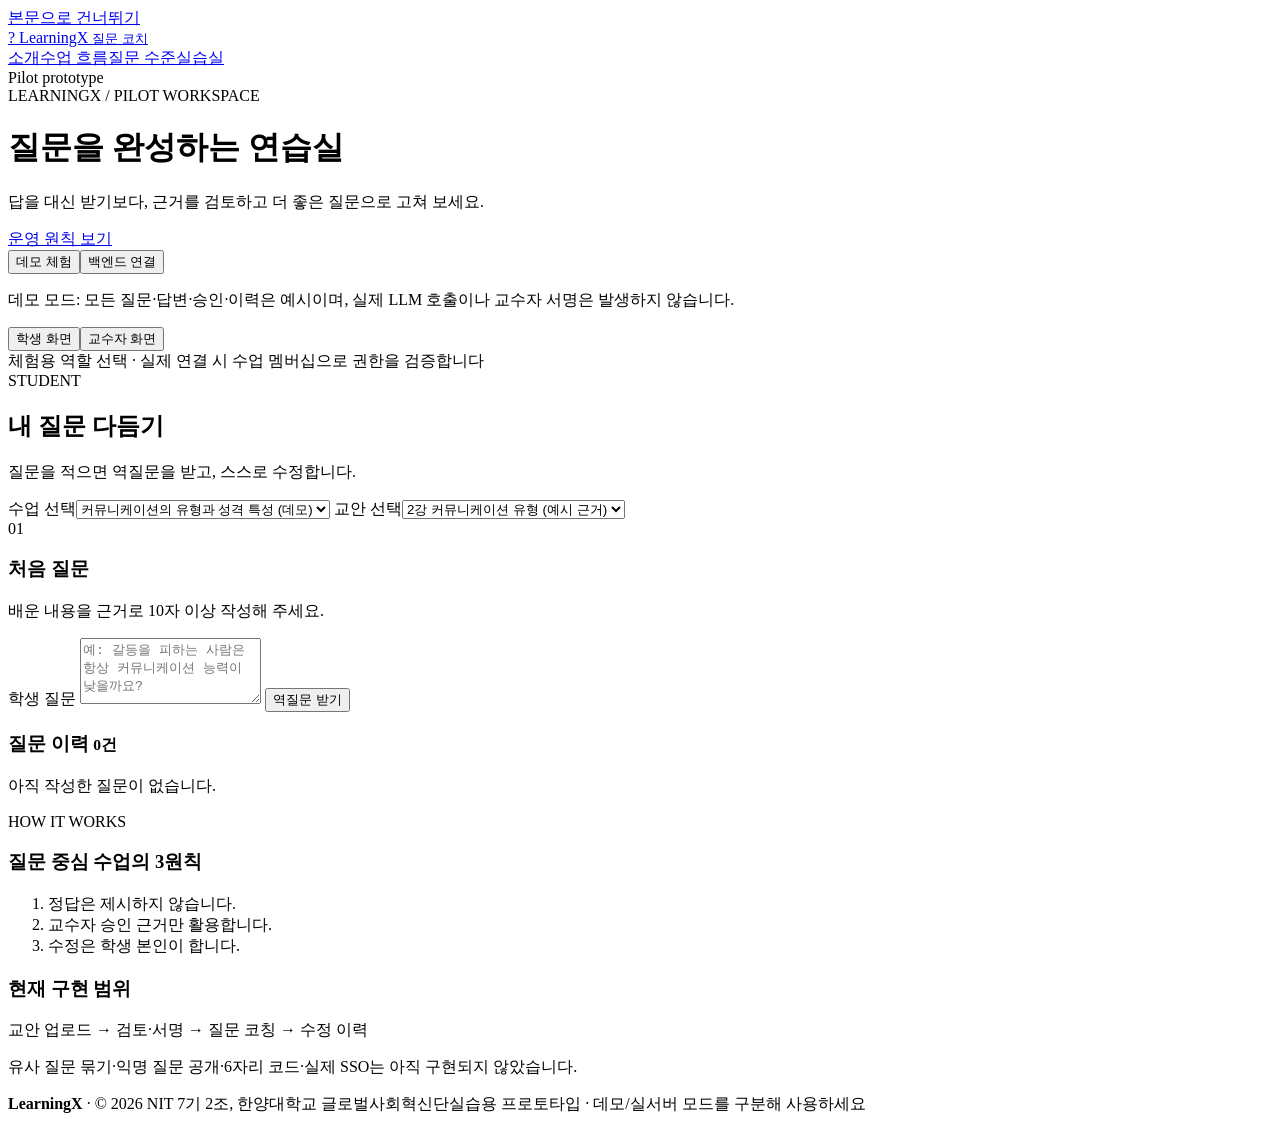
==== frontend/app.html @ f0551d50 "feat(frontend): add frontend/app.html" ====
<!doctype html>
<html lang="ko">
<head>
<meta charset="utf-8">
<meta name="viewport" content="width=device-width, initial-scale=1">
<meta name="referrer" content="strict-origin-when-cross-origin">
<title>질문 코칭 실습 · LearningX</title>
<link rel="stylesheet" href="assets/style.css">
<link rel="stylesheet" href="assets/pilot.css">
</head>
<body>
<a class="skip" href="#main">본문으로 건너뛰기</a>
<header><div class="wrap"><a class="logo" href="index.html"><span class="mark" aria-hidden="true">?</span> LearningX <small>질문 코치</small></a><nav aria-label="메뉴"><a href="index.html">소개</a><a href="flow.html">수업 흐름</a><a href="levels.html">질문 수준</a><a href="app.html" aria-current="page">실습실</a></nav><span class="pilot-top">Pilot prototype</span></div></header>
<main id="main" class="pilot-main">
  <div class="wrap">
    <div class="pilot-heading"><div><span class="eyebrow">LEARNINGX / PILOT WORKSPACE</span><h1>질문을 완성하는 연습실</h1><p>답을 대신 받기보다, 근거를 검토하고 더 좋은 질문으로 고쳐 보세요.</p></div><a class="btn sm ghost" href="principles.html">운영 원칙 보기</a></div>
    <div class="mode-toggle" role="group" aria-label="접속 방식"><button id="demo-mode" type="button" class="active" aria-pressed="true">데모 체험</button><button id="api-mode" type="button" aria-pressed="false">백엔드 연결</button></div>
    <p class="pilot-notice" id="mode-notice" role="status">데모 모드: 모든 질문·답변·승인·이력은 예시이며, 실제 LLM 호출이나 교수자 서명은 발생하지 않습니다.</p>
    <section class="card pilot-connection" id="connection" hidden aria-labelledby="conn-title">
      <div class="sec-head pilot-sec-head"><div><span class="eyebrow">BACKEND CONNECTION</span><h2 id="conn-title">서버에 연결하기</h2></div></div>
      <p class="small-muted">운영자가 발급한 임시 토큰이 필요합니다. 토큰은 브라우저 메모리에만 보관되며 새로고침하면 사라집니다. 서버 주소는 HTTPS 또는 로컬 개발 주소만 허용합니다.</p>
      <form id="connect-form" class="pilot-fields">
        <label>백엔드 URL<input id="api-url" type="url" placeholder="https://your-api.example" autocomplete="url" required></label>
        <label>임시 Bearer 토큰<input id="api-token" type="password" placeholder="서버에서 발급받은 토큰" autocomplete="off" required></label>
        <button class="btn" type="submit">연결 및 수업 조회</button>
        <button class="btn ghost" id="disconnect" type="button" disabled>연결 해제</button>
      </form>
      <p class="pilot-connection-status" id="conn-status" role="status">연결되지 않았습니다.</p>
    </section>
    <section aria-label="사용자 역할" class="pilot-role">
      <div class="seg" role="group" aria-label="역할 미리보기"><button class="chip" id="role-student" type="button" aria-pressed="true">학생 화면</button><button class="chip" id="role-faculty" type="button" aria-pressed="false">교수자 화면</button></div>
      <span class="small-muted" id="role-hint">체험용 역할 선택 · 실제 연결 시 수업 멤버십으로 권한을 검증합니다</span>
    </section>
    <div class="pilot-grid">
      <section class="card pilot-work" id="student-work" aria-labelledby="student-title">
        <span class="eyebrow">STUDENT</span><h2 id="student-title">내 질문 다듬기</h2><p class="small-muted">질문을 적으면 역질문을 받고, 스스로 수정합니다.</p>
        <div class="pilot-fields">
          <label>수업 선택<select id="student-course" aria-label="학생 수업"><option value="demo-course">커뮤니케이션의 유형과 성격 특성 (데모)</option></select></label>
          <label>교안 선택<select id="student-material" aria-label="학습 교안"><option value="demo-material">2강 커뮤니케이션 유형 (예시 근거)</option></select></label>
        </div>
        <div class="pilot-step"><span class="pilot-num">01</span><div><h3>처음 질문</h3><p class="small-muted">배운 내용을 근거로 10자 이상 작성해 주세요.</p></div></div>
        <form id="ask-form" class="pilot-form">
          <label class="sr-only" for="question">학생 질문</label>
          <textarea id="question" maxlength="2000" minlength="10" rows="4" placeholder="예: 갈등을 피하는 사람은 항상 커뮤니케이션 능력이 낮을까요?" required></textarea>
          <button class="btn" id="ask-submit" type="submit">역질문 받기</button>
        </form>
        <div class="pilot-feedback" id="feedback" hidden aria-live="polite">
          <div class="pilot-step"><span class="pilot-num">02</span><div><h3>AI 질문 코치</h3><p class="small-muted">답이 아닌, 사고를 확장하는 후속 질문입니다.</p></div></div>
          <blockquote id="followup"></blockquote>
          <div class="pilot-evidence" id="evidence"></div>
          <div class="pilot-step"><span class="pilot-num">03</span><div><h3>내 질문 다시 쓰기</h3><p class="small-muted">제안에 동의할 필요는 없습니다. 직접 생각한 질문을 남기세요.</p></div></div>
          <form id="revise-form" class="pilot-form"><label class="sr-only" for="revision">수정 질문</label><textarea id="revision" maxlength="2000" minlength="10" rows="3" required placeholder="예: 갈등 회피 성향과 의사소통 능력의 차이를 어떤 행동 지표로 구분할 수 있나요?"></textarea><button type="submit" class="btn">수정 질문 기록</button></form>
        </div>
        <div class="pilot-history"><h3>질문 이력 <small id="history-count">0건</small></h3><div id="history-list" class="history-list"><p class="small-muted">아직 작성한 질문이 없습니다.</p></div></div>
      </section>
      <section class="card pilot-work" id="faculty-work" hidden aria-labelledby="faculty-title">
        <span class="eyebrow">FACULTY</span><h2 id="faculty-title">수업 · 교안 관리</h2><p class="small-muted">교안이 처리됐더라도 교수자가 검토·서명하기 전까지 코칭 근거가 아닙니다.</p>
        <form id="course-form" class="pilot-form"><label>수업 이름<input id="course-title" minlength="2" maxlength="180" placeholder="예: 2학기 매스커뮤니케이션" required></label><button type="submit" class="btn sm">수업 생성</button></form>
        <label>관리할 수업<select id="faculty-course"><option value="demo-course">커뮤니케이션의 유형과 성격 특성 (데모)</option></select></label>
        <div class="pilot-divider"></div>
        <div class="pilot-step"><span class="pilot-num">01</span><div><h3>교안 업로드</h3><p class="small-muted">실제 업로드는 서버 연결 모드에서만 수행됩니다 (PDF/PPTX, 최대 25MB).</p></div></div>
        <form id="upload-form" class="pilot-form"><input type="file" id="material-file" accept=".pdf,.pptx" required><button class="btn sm" type="submit">교안 처리 요청</button></form>
        <label>검토할 교안<select id="faculty-material"><option value="demo-material">2강 커뮤니케이션 유형 (데모)</option></select></label>
        <button class="btn sm ghost" type="button" id="load-candidates">승인 후보 조회</button>
        <div class="pilot-candidates" id="candidates" hidden><h3>교수자 검토 후보</h3><p class="small-muted">원문과 대조한 뒤 승인할 블록만 체크하세요. 후보 목록은 자동 승인 대상이 아닙니다.</p><div id="candidate-list" class="candidate-list"></div><button class="btn sm" id="approve-selected" type="button">선택한 블록 서명 승인</button></div>
        <div class="pilot-divider"></div>
        <div class="pilot-step"><span class="pilot-num">02</span><div><h3>수업 코칭 정책</h3><p class="small-muted">정책 허용과 근거 블록의 암호학적 서명은 서로 별개입니다.</p></div></div>
        <form id="policy-form" class="pilot-fields"><label>코칭 범위<select id="policy-value"><option value="RESTRICTED_HINT_ONLY">힌트 중심 (권장)</option><option value="PROHIBITED">사용 금지</option><option value="PERMITTED">허용</option></select></label><label class="pilot-inline"><input type="checkbox" id="policy-approved"> 수업 단위 AI 허용</label><button type="submit" class="btn sm ghost">정책 저장</button></form>
        <div class="pilot-divider"></div>
        <div class="pilot-step"><span class="pilot-num">03</span><div><h3>학생 참여 등록</h3><p class="small-muted">서버에 이미 생성된 학생의 ID만 등록합니다. 6자리 수업코드는 아직 지원하지 않습니다.</p></div></div>
        <form id="enroll-form" class="pilot-form"><label>학생 사용자 ID<input id="student-id" required placeholder="관리자가 전달한 학생 ID"></label><button type="submit" class="btn sm ghost">학생 등록</button></form>
      </section>
      <aside class="pilot-side">
        <div class="card side-card"><span class="eyebrow">HOW IT WORKS</span><h3>질문 중심 수업의 3원칙</h3><ol><li>정답은 제시하지 않습니다.</li><li>교수자 승인 근거만 활용합니다.</li><li>수정은 학생 본인이 합니다.</li></ol></div>
        <div class="card side-card soft-side"><h3>현재 구현 범위</h3><p>교안 업로드 → 검토·서명 → 질문 코칭 → 수정 이력</p><p class="small-muted">유사 질문 묶기·익명 질문 공개·6자리 코드·실제 SSO는 아직 구현되지 않았습니다.</p></div>
      </aside>
    </div>
    <p role="status" id="pilot-status" class="pilot-status" aria-live="polite"></p>
  </div>
</main>
<footer><div class="wrap"><span><b>LearningX</b> · © 2026 NIT 7기 2조, 한양대학교 글로벌사회혁신단</span><span>실습용 프로토타입 · 데모/실서버 모드를 구분해 사용하세요</span></div></footer>
<script src="assets/pilot.js" defer></script>
</body>
</html>
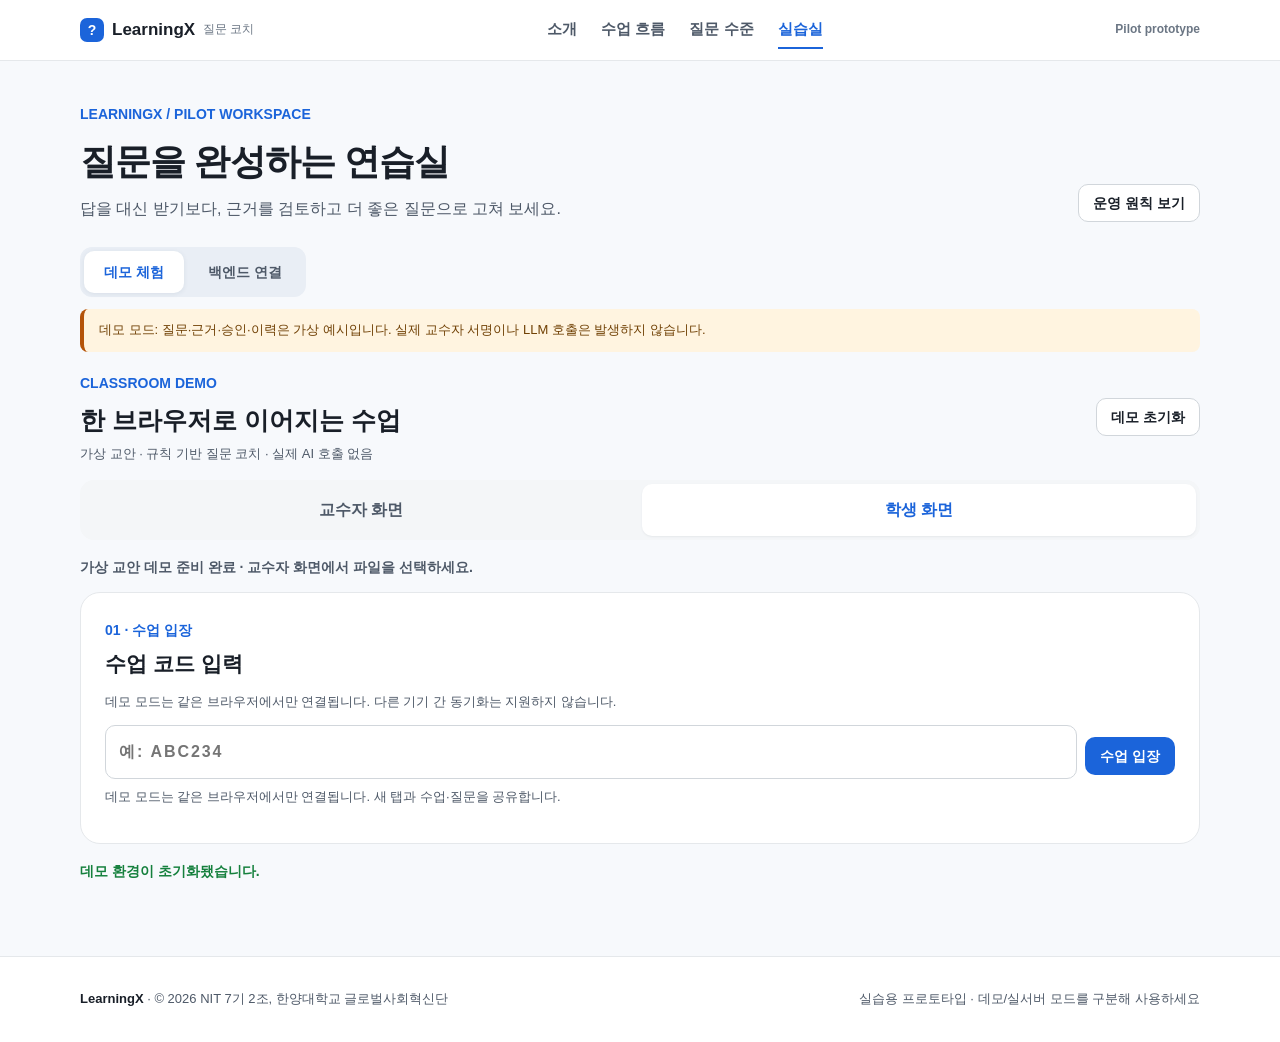
==== commit 8ea16f7c: "feat(demo): mount isolated classroom workspace without changing live API script" ====
--- a/frontend/app.html
+++ b/frontend/app.html
@@ -7,6 +7,7 @@
 <title>질문 코칭 실습 · LearningX</title>
 <link rel="stylesheet" href="assets/style.css">
 <link rel="stylesheet" href="assets/pilot.css">
+<link rel="stylesheet" href="assets/demo-workspace.css">
 </head>
 <body>
 <a class="skip" href="#main">본문으로 건너뛰기</a>
@@ -80,5 +81,6 @@
 </main>
 <footer><div class="wrap"><span><b>LearningX</b> · © 2026 NIT 7기 2조, 한양대학교 글로벌사회혁신단</span><span>실습용 프로토타입 · 데모/실서버 모드를 구분해 사용하세요</span></div></footer>
 <script src="assets/pilot.js" defer></script>
+<script type="module" src="assets/demo-workspace.js"></script>
 </body>
 </html>
--- a/frontend/assets/style.css
+++ b/frontend/assets/style.css
@@ -0,0 +1,271 @@
+  /* ===== 디자인 토큰 =====
+     평면 톤, 강조색 1개(파랑), 본문 대비 WCAG AA 이상.
+     muted(#6B7684)는 흰 표면 위에서만 사용 (흰 배경 4.62:1). */
+  :root{
+    --ink:#191F28;        /* 제목·본문 16.6:1 */
+    --sub:#4E5968;        /* 보조 본문 7.1:1 */
+    --muted:#6B7684;      /* 캡션, 흰 표면 전용 4.6:1 */
+    --line:#E5E8EB;
+    --line-strong:#D1D6DB;
+    --bg:#FFFFFF;
+    --bg-soft:#F4F6F8;    /* 섹션 구분 배경 */
+    --surface:#FFFFFF;
+    --accent:#1B64DA;     /* 강조·주 버튼, 흰 글자 5.4:1 */
+    --accent-hover:#1550B4;
+    --accent-soft:#E8F1FD;
+    --ok:#15803D;   --ok-soft:#EAF7EE;
+    --warn:#B45309; --warn-soft:#FFF4E0;
+    --err:#C62828;
+    --r-sm:10px; --r-md:14px; --r-lg:20px; --r-pill:999px;
+    --s1:4px; --s2:8px; --s3:12px; --s4:16px; --s5:24px; --s6:32px; --s7:48px; --s8:72px;
+    --container:1120px;
+  }
+  *{box-sizing:border-box;margin:0;padding:0}
+  html{scroll-behavior:smooth}
+  @media (prefers-reduced-motion:reduce){html{scroll-behavior:auto}*{transition:none!important}}
+  body{font-family:"Pretendard Variable",Pretendard,-apple-system,BlinkMacSystemFont,"Apple SD Gothic Neo","Malgun Gothic",sans-serif;color:var(--ink);background:var(--bg);line-height:1.6;word-break:keep-all;-webkit-font-smoothing:antialiased}
+  a{color:inherit}
+  button,input,textarea{font:inherit;color:inherit}
+  .wrap{width:min(100% - 40px,var(--container));margin:0 auto}
+  :focus-visible{outline:3px solid var(--accent);outline-offset:2px;border-radius:6px}
+  [hidden]{display:none!important}
+  .sr-only{position:absolute;width:1px;height:1px;overflow:hidden;clip:rect(0 0 0 0);white-space:nowrap}
+  .skip{position:absolute;left:12px;top:-60px;background:var(--ink);color:#fff;padding:10px 16px;border-radius:var(--r-sm);z-index:50}
+  .skip:focus{top:12px}
+
+  /* ===== 상단 바 ===== */
+  header{position:sticky;top:0;z-index:20;background:rgba(255,255,255,.96);border-bottom:1px solid var(--line)}
+  header .wrap{display:flex;align-items:center;justify-content:space-between;height:60px;gap:var(--s4)}
+  .logo{display:flex;align-items:center;gap:var(--s2);font-weight:700;font-size:17px;text-decoration:none}
+  .logo .mark{width:24px;height:24px;border-radius:7px;background:var(--accent);color:#fff;display:grid;place-items:center;font-size:14px;font-weight:800}
+  .logo small{font-weight:500;font-size:12px;color:var(--muted)}
+  nav{display:flex;gap:var(--s5);font-size:15px;font-weight:600}
+  nav a{color:var(--sub);text-decoration:none}
+  nav a:hover{color:var(--ink)}
+
+  /* ===== 버튼 ===== */
+  .btn{display:inline-flex;align-items:center;justify-content:center;gap:6px;height:48px;padding:0 22px;border-radius:var(--r-md);border:1px solid transparent;background:var(--accent);color:#fff;font-weight:700;font-size:15px;cursor:pointer;text-decoration:none}
+  .btn:hover{background:var(--accent-hover)}
+  .btn.ghost{background:var(--surface);color:var(--ink);border-color:var(--line-strong)}
+  .btn.ghost:hover{background:var(--bg-soft)}
+  .btn.sm{height:38px;padding:0 14px;font-size:14px;border-radius:var(--r-sm)}
+  .btn.block{width:100%}
+  .btn:disabled{background:var(--line);color:var(--muted);cursor:not-allowed}
+
+  /* ===== 히어로 ===== */
+  .hero{padding:var(--s8) 0 var(--s8);background:var(--bg)}
+  .hero .grid{display:grid;grid-template-columns:minmax(0,1.1fr) minmax(0,.9fr);gap:var(--s7);align-items:center}
+  .eyebrow{display:inline-flex;align-items:center;gap:6px;font-size:14px;font-weight:700;color:var(--accent)}
+  .hero h1{font-size:52px;font-weight:800;line-height:1.2;letter-spacing:-.02em;margin-top:var(--s3)}
+  .hero h1 em{font-style:normal;color:var(--accent)}
+  .hero .lead{margin-top:var(--s4);font-size:18px;color:var(--sub);max-width:520px}
+  .facts{display:flex;flex-wrap:wrap;gap:var(--s2);margin-top:var(--s5)}
+  .facts li{list-style:none;font-size:14px;font-weight:600;color:var(--sub);background:var(--bg-soft);border-radius:var(--r-pill);padding:6px 12px}
+
+  /* 입장 카드 */
+  .entry{background:var(--surface);border:1px solid var(--line);border-radius:var(--r-lg);padding:var(--s5);box-shadow:0 1px 2px rgba(0,0,0,.04),0 8px 24px rgba(25,31,40,.06)}
+  .tabs{display:grid;grid-template-columns:1fr 1fr;background:var(--bg-soft);border-radius:var(--r-md);padding:4px;margin-bottom:var(--s5)}
+  .tabs [role=tab]{height:40px;border:0;border-radius:var(--r-sm);background:transparent;font-weight:700;font-size:15px;color:var(--sub);cursor:pointer}
+  .tabs [role=tab][aria-selected=true]{background:var(--surface);color:var(--ink);box-shadow:0 1px 3px rgba(0,0,0,.08)}
+  .field-label{display:block;font-size:14px;font-weight:600;color:var(--sub);margin-bottom:var(--s2)}
+  .code{width:100%;height:60px;font-size:24px;font-weight:700;letter-spacing:.35em;text-align:center;border:1px solid var(--line-strong);border-radius:var(--r-md);text-transform:uppercase;background:var(--surface)}
+  .code::placeholder{color:#B0B8C1}
+  .code:focus{outline:none;border-color:var(--accent);box-shadow:0 0 0 3px var(--accent-soft)}
+  .code[aria-invalid=true]{border-color:var(--err)}
+  .err{font-size:13px;font-weight:600;color:var(--err);margin-top:6px;min-height:20px}
+  .hint{font-size:13px;color:var(--muted);margin-top:var(--s3);text-align:center}
+  [role=tabpanel] .btn{margin-top:var(--s2)}
+
+  /* 업로드 */
+  .drop{display:block;border:1.5px dashed var(--line-strong);border-radius:var(--r-md);padding:var(--s5);text-align:center;color:var(--sub);font-size:14px;cursor:pointer;background:var(--bg-soft)}
+  .drop:hover,.drop.over{border-color:var(--accent);background:var(--accent-soft)}
+  .drop:focus-within{outline:3px solid var(--accent);outline-offset:2px}
+  .drop b{display:block;color:var(--ink);font-size:15px;margin-bottom:2px}
+  .drop input{position:absolute;opacity:0;width:1px;height:1px}
+  .steps{list-style:none;margin-top:var(--s4);display:grid;gap:var(--s2)}
+  .steps li{display:flex;align-items:center;gap:var(--s3);font-size:14px;color:var(--sub)}
+  .steps .dot{flex:none;width:22px;height:22px;border-radius:50%;display:grid;place-items:center;font-size:12px;font-weight:800;border:1.5px solid var(--line-strong);color:var(--muted);background:var(--surface)}
+  .steps li.done .dot{background:var(--ok);border-color:var(--ok);color:#fff}
+  .steps li.wait .dot{border-color:var(--warn);color:var(--warn)}
+  .steps li.done{color:var(--ink)}
+  .steps small{display:block;font-size:12px;color:var(--muted)}
+
+  /* ===== 섹션 공통 ===== */
+  section.block{padding:var(--s8) 0}
+  section.soft{background:var(--bg-soft)}
+  .sec-head{display:flex;align-items:flex-end;justify-content:space-between;gap:var(--s5);margin-bottom:var(--s6)}
+  .sec-head h2{font-size:32px;font-weight:800;line-height:1.35;letter-spacing:-.01em;margin-top:6px}
+  .sec-head p{font-size:15px;color:var(--sub);max-width:400px}
+  .card{background:var(--surface);border:1px solid var(--line);border-radius:var(--r-lg);padding:var(--s5)}
+
+  /* ===== 왜 질문인가 ===== */
+  .callout{display:flex;gap:var(--s4);align-items:flex-start;margin-bottom:var(--s5)}
+  .callout .q{flex:none;width:40px;height:40px;border-radius:12px;display:grid;place-items:center;background:var(--accent);color:#fff;font-weight:800;font-size:20px}
+  .callout p{font-size:17px;font-weight:700;line-height:1.6}
+  .callout p span{display:block;font-size:14px;font-weight:400;color:var(--sub);margin-top:4px}
+  .callout p span a{color:var(--accent);font-weight:600}
+  .dig{list-style:none;display:grid;grid-template-columns:repeat(5,minmax(0,1fr));gap:var(--s3);position:relative}
+  .dig li{display:flex;flex-direction:column;gap:6px;padding:var(--s4) var(--s4) var(--s5)}
+  .dig li:nth-child(n+3){background:var(--accent-soft);border-color:#CFE0F8}
+  .dig .depth{font-size:12px;font-weight:800;color:var(--accent)}
+  .dig h3{font-size:17px;font-weight:700}
+  .dig .ask{font-size:14px;font-weight:600;line-height:1.55}
+  .dig .ex{font-size:13px;color:var(--sub);line-height:1.55;border-top:1px solid var(--line);padding-top:var(--s2);margin-top:auto}
+  .dig li:nth-child(n+3) .ex{border-top-color:#CFE0F8}
+  .dig .src{font-size:12px;color:var(--sub)}
+  .depthbar{display:flex;align-items:center;gap:var(--s3);margin-top:var(--s3);font-size:13px;font-weight:600;color:var(--sub)}
+  .depthbar i{flex:1;height:4px;border-radius:2px;background:linear-gradient(90deg,var(--line) 0%,var(--accent) 100%)}
+
+  /* ===== 경각심 카드 ===== */
+  .toolbar{display:flex;flex-wrap:wrap;gap:var(--s3);align-items:center;justify-content:space-between;margin-bottom:var(--s5)}
+  .seg{display:inline-flex;flex-wrap:wrap;gap:6px}
+  .chip{height:36px;padding:0 14px;border-radius:var(--r-pill);font-size:14px;font-weight:600;cursor:pointer;background:var(--surface);border:1px solid var(--line-strong);color:var(--sub)}
+  .chip:hover{color:var(--ink);border-color:var(--sub)}
+  .chip[aria-pressed=true]{background:var(--ink);border-color:var(--ink);color:#fff}
+  .deck{display:grid;grid-template-columns:repeat(4,minmax(0,1fr));gap:var(--s4)}
+  .ac{display:flex;flex-direction:column;gap:var(--s3);padding:var(--s5) var(--s4)}
+  .ac[hidden]{display:none}
+  .ac .top{display:flex;justify-content:space-between;align-items:center;gap:var(--s2)}
+  .ac .no{font-size:13px;font-weight:800;color:var(--muted)}
+  .tier{display:inline-flex;align-items:center;gap:5px;height:24px;padding:0 9px;border-radius:var(--r-pill);font-size:12px;font-weight:700;white-space:nowrap}
+  .tier::before{content:"";width:6px;height:6px;border-radius:50%;background:currentColor}
+  .tier.t1{background:var(--ok-soft);color:var(--ok)}
+  .tier.t2{background:var(--accent-soft);color:var(--accent)}
+  .tier.t3{background:var(--warn-soft);color:var(--warn)}
+  .tier.t0{background:var(--bg-soft);color:var(--sub)}
+  .ac h3{font-size:17px;font-weight:700;line-height:1.4}
+  .ac .stat{font-size:30px;font-weight:800;color:var(--accent);line-height:1.1;letter-spacing:-.01em}
+  .ac .stat small{display:block;font-size:12px;font-weight:600;color:var(--sub);margin-top:4px;letter-spacing:0}
+  .ac p{font-size:14px;color:var(--sub);line-height:1.6}
+  .ac .self{margin-top:auto;padding:10px 12px;border-radius:var(--r-sm);background:var(--bg-soft);font-size:14px;font-weight:700}
+  .ac .self small{display:block;font-size:11px;font-weight:700;color:var(--accent);margin-bottom:2px}
+  .ac .from{font-size:12px;color:var(--muted)}
+  .ac .from a{color:var(--accent);font-weight:600}
+  .ac .flag{font-size:12px;font-weight:600;color:var(--warn)}
+  .check{margin-top:var(--s5);display:grid;grid-template-columns:minmax(0,1fr) minmax(0,2fr);gap:var(--s5);align-items:center}
+  .check h3{font-size:19px;font-weight:700}
+  .check h3 span{display:block;font-size:14px;font-weight:400;color:var(--sub);margin-top:4px}
+  .check ul{list-style:none;display:grid;grid-template-columns:repeat(3,minmax(0,1fr));gap:var(--s2)}
+  .check label{display:flex;gap:10px;align-items:center;padding:12px 14px;border-radius:var(--r-md);border:1px solid var(--line);font-size:14px;font-weight:600;cursor:pointer;background:var(--surface)}
+  .check label:has(input:checked){border-color:var(--accent);background:var(--accent-soft)}
+  .check input{width:18px;height:18px;accent-color:var(--accent)}
+  .check .meter{grid-column:1/-1;display:flex;align-items:center;gap:var(--s3);font-size:14px;font-weight:700;color:var(--sub)}
+  .check .meter i{flex:1;height:6px;border-radius:3px;background:var(--line);overflow:hidden}
+  .check .meter b{display:block;height:100%;width:0;background:var(--accent);transition:width .25s}
+  .note{font-size:13px;color:var(--sub);margin-top:var(--s4)}
+
+  /* ===== 수업 흐름 ===== */
+  .flow{list-style:none;display:grid;grid-template-columns:repeat(5,minmax(0,1fr));gap:var(--s3);counter-reset:f}
+  .flow li{position:relative}
+  .flow .num{display:inline-grid;place-items:center;width:28px;height:28px;border-radius:8px;background:var(--accent-soft);color:var(--accent);font-size:13px;font-weight:800}
+  .flow h3{font-size:18px;font-weight:700;margin:var(--s3) 0 6px}
+  .flow p{font-size:14px;line-height:1.65;color:var(--sub)}
+  .flow .who{display:inline-block;margin-top:var(--s3);font-size:12px;font-weight:700;color:var(--muted)}
+
+  /* ===== 질문 수준 + 코치 데모 ===== */
+  .ladder{display:grid;grid-template-columns:minmax(0,.9fr) minmax(0,1.1fr);gap:var(--s5);align-items:start}
+  .lv{display:flex;gap:var(--s3);align-items:flex-start;padding:var(--s4) 0;border-bottom:1px solid var(--line)}
+  .lv:first-child{padding-top:0}.lv:last-of-type{border-bottom:0;padding-bottom:0}
+  .tag{flex:none;display:inline-flex;align-items:center;gap:6px;height:28px;padding:0 10px;border-radius:var(--r-pill);font-size:13px;font-weight:700;background:var(--bg-soft);color:var(--sub)}
+  .tag.deep{background:var(--accent-soft);color:var(--accent)}
+  .lv b{display:block;font-size:16px;font-weight:700}
+  .lv span.eg{font-size:14px;color:var(--sub)}
+  .levels-note{font-size:13px;color:var(--sub);margin-top:var(--s4);padding-top:var(--s4);border-top:1px solid var(--line)}
+
+  .coach{padding:0;overflow:hidden}
+  .coach .bar{display:flex;align-items:center;justify-content:space-between;padding:12px var(--s5);border-bottom:1px solid var(--line);font-size:13px;font-weight:700;color:var(--sub)}
+  .coach .bar .live{display:inline-flex;align-items:center;gap:6px}
+  .coach .bar .live::before{content:"";width:8px;height:8px;border-radius:50%;background:var(--ok)}
+  .coach .body{padding:var(--s5);display:grid;gap:var(--s3)}
+  .bubble{border-radius:var(--r-md);padding:12px 14px;font-size:15px}
+  .bubble small{display:flex;align-items:center;gap:6px;font-size:12px;font-weight:700;color:var(--muted);margin-bottom:4px}
+  .bubble.me{background:var(--bg-soft);font-weight:600;justify-self:end;max-width:86%}
+  .bubble.ai{border:1px solid var(--line);background:var(--surface);max-width:94%}
+  .bubble.ai small{color:var(--accent)}
+  .bubble.ai p{font-size:14px;line-height:1.65;color:var(--ink)}
+  .cite{display:inline-flex;align-items:center;gap:6px;margin-top:var(--s2);font-size:12px;font-weight:700;padding:4px 10px;border-radius:var(--r-pill);background:var(--ok-soft);color:var(--ok);border:0;cursor:pointer}
+  .cite[aria-expanded=true]{outline:1px solid var(--ok)}
+  .cite-pop{margin-top:var(--s2);font-size:13px;color:var(--sub);background:var(--bg-soft);border-radius:var(--r-sm);padding:10px 12px}
+  .cite-pop b{color:var(--ink)}
+  .stems-label{font-size:13px;font-weight:700;color:var(--sub)}
+  .stems{display:flex;flex-wrap:wrap;gap:6px}
+  .stem{height:36px;padding:0 12px;border-radius:var(--r-pill);border:1px solid var(--line-strong);background:var(--surface);font-size:13px;font-weight:600;cursor:pointer}
+  .stem b{color:var(--accent)}
+  .stem:hover{border-color:var(--accent)}
+  .stem[aria-pressed=true]{border-color:var(--accent);background:var(--accent-soft)}
+  .compose{display:grid;gap:var(--s2)}
+  .compose textarea{width:100%;min-height:76px;resize:vertical;border:1px solid var(--line-strong);border-radius:var(--r-md);padding:12px 14px;font-size:15px;line-height:1.55}
+  .compose textarea:focus{outline:none;border-color:var(--accent);box-shadow:0 0 0 3px var(--accent-soft)}
+  .compose textarea[aria-invalid=true]{border-color:var(--err)}
+  .compose .row{display:flex;justify-content:space-between;align-items:center;gap:var(--s3)}
+  .compose .count{font-size:12px;color:var(--muted)}
+  .sent{display:flex;gap:var(--s2);align-items:flex-start;font-size:14px;color:var(--ok);font-weight:700}
+
+  /* ===== 운영 원칙 ===== */
+  .principles{list-style:none;display:grid;grid-template-columns:repeat(3,minmax(0,1fr));gap:var(--s4)}
+  .principles h3{font-size:18px;font-weight:700;margin-bottom:6px}
+  .principles p{font-size:14px;line-height:1.7;color:var(--sub)}
+  .principles .ico{width:36px;height:36px;border-radius:10px;background:var(--accent-soft);color:var(--accent);display:grid;place-items:center;margin-bottom:var(--s3)}
+
+  footer{border-top:1px solid var(--line);font-size:13px;color:var(--sub);padding:var(--s6) 0}
+  footer .wrap{display:flex;flex-wrap:wrap;justify-content:space-between;gap:var(--s3)}
+  footer b{color:var(--ink)}
+
+  .toast{position:fixed;left:50%;bottom:24px;transform:translate(-50%,12px);background:var(--ink);color:#fff;padding:12px 18px;border-radius:var(--r-md);font-size:14px;font-weight:600;opacity:0;transition:opacity .2s,transform .2s;pointer-events:none;z-index:60;max-width:calc(100% - 32px)}
+  .toast.show{opacity:1;transform:translate(-50%,0)}
+
+  /* ===== 반응형 ===== */
+  @media (max-width:1024px){
+    .deck{grid-template-columns:repeat(2,minmax(0,1fr))}
+    .flow{grid-template-columns:repeat(3,minmax(0,1fr))}
+    .dig{grid-template-columns:repeat(3,minmax(0,1fr))}
+  }
+  @media (max-width:860px){
+    nav{display:none}
+    .hero{padding:var(--s7) 0}
+    .hero .grid,.ladder,.check{grid-template-columns:minmax(0,1fr)}
+    .hero h1{font-size:36px}
+    .hero .lead{font-size:16px}
+    section.block{padding:56px 0}
+    .sec-head{flex-direction:column;align-items:flex-start;gap:var(--s2)}
+    .sec-head h2{font-size:26px}
+    .principles{grid-template-columns:minmax(0,1fr)}
+    .check ul{grid-template-columns:minmax(0,1fr) minmax(0,1fr)}
+  }
+  @media (max-width:560px){
+    .deck,.flow,.dig{grid-template-columns:minmax(0,1fr)}
+    .check ul{grid-template-columns:minmax(0,1fr)}
+    .callout p{font-size:16px}
+  }
+
+  /* ===== 다중 페이지 공통 ===== */
+  body{display:flex;flex-direction:column;min-height:100vh}
+  main{flex:1}
+  header .wrap > nav a{padding:6px 0;border-bottom:2px solid transparent}
+  header .wrap > nav a[aria-current=page]{color:var(--accent);border-bottom-color:var(--accent)}
+  .mnav{display:none}
+  main > section.block:first-child{padding-top:var(--s7)}
+  .crumb{font-size:13px;color:var(--sub);margin-bottom:var(--s3)}
+  .crumb a{color:var(--sub)}
+  .pager{display:grid;grid-template-columns:1fr 1fr;gap:var(--s3);margin-top:var(--s7)}
+  .pager a{display:flex;flex-direction:column;gap:2px;padding:var(--s4) var(--s5);border:1px solid var(--line);border-radius:var(--r-lg);background:var(--surface);text-decoration:none}
+  .pager a:hover{border-color:var(--accent)}
+  .pager small{font-size:13px;font-weight:600;color:var(--sub)}
+  .pager b{font-size:17px}
+  .pager .next{grid-column:2;text-align:right}
+  .tour{list-style:none;display:grid;grid-template-columns:repeat(5,minmax(0,1fr));gap:var(--s3)}
+  .tour a{display:flex;flex-direction:column;gap:6px;height:100%;padding:var(--s5) var(--s4);text-decoration:none}
+  .tour a:hover{border-color:var(--accent)}
+  .tour .num{font-size:12px;font-weight:800;color:var(--accent)}
+  .tour b{font-size:17px}
+  .tour span.d{font-size:14px;color:var(--sub);line-height:1.55}
+  .tour .go{margin-top:auto;padding-top:var(--s2);font-size:13px;font-weight:700;color:var(--accent)}
+  @media (max-width:1024px){.tour{grid-template-columns:repeat(3,minmax(0,1fr))}}
+  @media (max-width:860px){
+    .mnav{display:flex;gap:6px;overflow-x:auto;padding:0 20px 10px;scrollbar-width:none}
+    .mnav::-webkit-scrollbar{display:none}
+    .mnav a{flex:none;height:34px;display:inline-flex;align-items:center;padding:0 14px;border-radius:var(--r-pill);font-size:14px;font-weight:600;color:var(--sub);background:var(--bg-soft);text-decoration:none}
+    .mnav a[aria-current=page]{background:var(--ink);color:#fff}
+    main > section.block:first-child{padding-top:var(--s6)}
+  }
+  @media (max-width:560px){.tour,.pager{grid-template-columns:minmax(0,1fr)}.pager .next{grid-column:1}}
--- a/frontend/assets/pilot.css
+++ b/frontend/assets/pilot.css
@@ -0,0 +1,39 @@
+.pilot-main{background:#f7f9fc;padding:40px 0 72px}
+.pilot-heading{display:flex;align-items:end;justify-content:space-between;gap:16px;margin-bottom:25px}
+.pilot-heading h1{font-size:36px;letter-spacing:-.025em;margin:6px 0}
+.pilot-heading p{color:var(--sub)}
+.pilot-top{font-size:12px;color:var(--muted);font-weight:700}
+.mode-toggle{display:inline-flex;padding:4px;background:#e9eef5;border-radius:12px;gap:4px;margin:0 0 12px}
+.mode-toggle button{font-size:14px;background:transparent;border:0;border-radius:10px;padding:10px 20px;cursor:pointer;font-weight:700;color:var(--sub)}
+.mode-toggle button.active{background:#fff;color:var(--accent);box-shadow:0 1px 5px #263b5015}
+.pilot-notice{padding:11px 15px;border-left:4px solid #b45309;border-radius:8px;background:var(--warn-soft);font-size:13px;color:#704004;margin-bottom:18px}
+.pilot-notice.live{background:var(--accent-soft);border-left-color:var(--accent);color:var(--ink)}
+.pilot-connection{margin-bottom:18px}
+.pilot-sec-head{margin-bottom:8px}.pilot-sec-head h2{font-size:22px}
+.pilot-fields{display:flex;flex-wrap:wrap;gap:12px;align-items:end;margin:14px 0}
+.pilot-fields label{flex:1;min-width:200px}
+.pilot-fields .btn{flex:0 0 auto}
+.pilot-work input:not([type=checkbox]):not([type=file]),.pilot-work select,.pilot-connection input,.pilot-work textarea{background:#fff;border:1px solid var(--line-strong);border-radius:11px;padding:11px 12px;width:100%;outline-offset:2px;font-size:15px}
+.pilot-work textarea{resize:vertical;line-height:1.6}
+.pilot-work label,.pilot-connection label{display:block;font-size:14px;font-weight:650;color:var(--sub)}
+.pilot-work label>input,.pilot-work label>select,.pilot-connection label>input{margin-top:6px}
+.pilot-role{display:flex;align-items:center;flex-wrap:wrap;justify-content:space-between;gap:12px;margin-bottom:16px}
+.small-muted{color:var(--sub);font-size:13px;line-height:1.6}
+.pilot-grid{display:grid;grid-template-columns:minmax(0,1fr) 280px;gap:18px;align-items:start}
+.pilot-work{min-height:480px;padding:28px}.pilot-work h2{font-size:25px;margin:3px 0 4px}
+.pilot-work>.pilot-fields{margin:24px 0}.pilot-work>label{margin:18px 0 10px}
+.pilot-step{display:flex;align-items:start;gap:12px;margin:22px 0 11px}.pilot-step h3{font-size:18px;margin:0 0 3px}
+.pilot-num{width:31px;height:31px;display:inline-flex;align-items:center;justify-content:center;border-radius:10px;color:var(--accent);background:var(--accent-soft);font-weight:800;font-size:13px;flex-shrink:0}
+.pilot-form{display:grid;gap:10px;margin-bottom:14px}.pilot-form button{justify-self:start}.pilot-form .btn{height:44px}
+.pilot-feedback{margin-top:26px;border-top:1px solid var(--line);padding-top:10px}
+.pilot-feedback blockquote{background:var(--accent-soft);border-left:3px solid var(--accent);border-radius:10px;padding:18px 19px;font-weight:700;font-size:16px;line-height:1.7}
+.pilot-evidence{font-size:12px;color:var(--sub);margin:10px 0 24px}
+.pilot-history{margin-top:30px;border-top:1px solid var(--line);padding-top:20px}.pilot-history h3{font-size:17px;margin-bottom:10px}.pilot-history h3 small{font-size:12px;color:var(--accent)}
+.history-list{display:grid;gap:10px}.history-item{border:1px solid var(--line);border-radius:10px;padding:14px;background:#fcfdff}.history-item b{font-size:13px;color:var(--sub)}.history-item p{font-size:14px;margin:5px 0}.history-item .revisions{color:var(--accent);font-size:13px;white-space:pre-wrap}
+.pilot-side{display:grid;gap:14px}.side-card{padding:23px}.side-card h3{font-size:18px;margin:7px 0}.side-card ol{padding-left:18px;font-size:14px;line-height:2.2}.side-card p{font-size:14px;line-height:1.7}.soft-side{background:#eaf1fb}
+.pilot-connection-status{font-size:13px;color:var(--sub)}
+.pilot-divider{border-top:1px solid var(--line);margin:22px 0}
+.pilot-inline{display:flex!important;align-items:center;gap:8px;min-width:140px!important}.pilot-inline input{width:18px;height:18px}
+.pilot-candidates{margin:15px 0;border:1px solid #dde6f7;border-radius:12px;background:#f9fbff;padding:18px}.pilot-candidates h3{font-size:17px}.candidate-list{display:grid;gap:8px;margin:15px 0}.candidate{border:1px solid var(--line);border-radius:10px;padding:12px;background:white;font-size:13px;display:flex!important;align-items:start;gap:10px}.candidate input{margin-top:4px}.candidate b,.candidate small{display:block}.candidate small{color:var(--sub);font-weight:400;line-height:1.6}
+.pilot-status{margin-top:16px;min-height:24px;font-size:14px;font-weight:650}.pilot-status.error{color:var(--err)}.pilot-status.success{color:var(--ok)}
+@media(max-width:860px){.pilot-grid{grid-template-columns:minmax(0,1fr)}.pilot-heading{align-items:start;flex-direction:column}.pilot-heading h1{font-size:30px}.pilot-work{padding:20px}.pilot-fields label{flex-basis:100%}}
--- a/frontend/assets/demo-workspace.css
+++ b/frontend/assets/demo-workspace.css
@@ -0,0 +1,71 @@
+/* Demo-only UI reusing question-coach-v3 root design tokens. */
+body.demo-active .pilot-role,body.demo-active .pilot-grid{display:none}
+.demo-workspace,.demo-workspace *{min-width:0}
+.demo-workspace{width:100%;max-width:100%}
+.demo-workspace-head{display:flex;justify-content:space-between;align-items:center;flex-wrap:wrap;gap:var(--s4);margin-bottom:var(--s4)}
+.demo-workspace-head h2{font-size:25px;margin:4px 0}
+.demo-tabs{display:flex;gap:4px;background:var(--bg-soft);padding:4px;border-radius:var(--r-md);margin-bottom:var(--s4)}
+.demo-tabs [role=tab]{display:flex;align-items:center;justify-content:center;flex:1;gap:var(--s2);border:0;border-radius:var(--r-sm);padding:13px 10px;background:transparent;color:var(--sub);font-weight:700;cursor:pointer}
+.demo-tabs [aria-selected=true]{background:var(--surface);color:var(--accent);box-shadow:0 1px 2px var(--line)}
+.demo-panel{display:grid;gap:var(--s4)}
+.demo-card{background:var(--surface);border:1px solid var(--line);border-radius:var(--r-lg);padding:var(--s5);min-width:0}
+.demo-card h3{font-size:21px;margin:4px 0 var(--s3)}
+.demo-card .small-muted{margin:var(--s2) 0 var(--s3)}
+.demo-card label:not(.demo-drop){display:block;color:var(--ink);font-weight:600;font-size:14px;margin-bottom:var(--s2)}
+.demo-card input[type=text],.demo-card textarea{display:block;width:100%;max-width:100%;border:1px solid var(--line-strong);border-radius:var(--r-sm);background:var(--surface);padding:13px;color:var(--ink);font-size:16px;resize:vertical}
+.demo-drop{position:relative;border:2px dashed var(--line-strong);border-radius:var(--r-md);padding:var(--s6) var(--s4);display:grid;gap:6px;text-align:center;cursor:pointer;background:var(--bg-soft);margin:var(--s4) 0}
+.demo-drop strong{font-size:17px;color:var(--ink)}.demo-drop span{color:var(--sub);font-size:13px}
+.demo-drop.drag-over,.demo-drop:hover{border-color:var(--accent);background:var(--accent-soft)}
+.demo-drop:focus-within{outline:3px solid var(--accent);outline-offset:3px}
+.demo-drop input[type=file]{position:absolute;inset:0;width:100%;height:100%;opacity:0;cursor:pointer}
+.demo-file-info{display:grid;gap:var(--s2);padding:var(--s3);background:var(--bg-soft);border-radius:var(--r-sm);margin:var(--s3) 0}
+.demo-file-info>div{display:grid;grid-template-columns:minmax(70px,110px) minmax(0,1fr);gap:var(--s3);font-size:13px}
+.demo-file-info dt{color:var(--sub)}.demo-file-info dd{overflow-wrap:anywhere;font-weight:650}
+.demo-hash{font-family:ui-monospace,SFMono-Regular,Consolas,monospace;letter-spacing:0;line-height:1.55}
+.demo-steps{list-style:none;display:grid;gap:var(--s3);margin:var(--s4) 0}
+.demo-steps li{display:flex;align-items:center;flex-wrap:wrap;gap:var(--s2);font-size:14px;color:var(--sub)}.demo-steps small{font-size:12px}
+.demo-step-symbol{border:1px solid var(--line-strong);width:28px;height:28px;display:inline-grid;place-items:center;border-radius:50%;font-weight:700;color:var(--sub)}
+.demo-steps li.complete .demo-step-symbol{background:var(--accent);color:var(--surface);border-color:var(--accent)}
+.demo-steps li.current .demo-step-symbol{border-color:var(--accent);color:var(--accent)}
+.demo-thinking{display:flex;gap:10px;align-items:center;color:var(--accent);font-size:14px;font-weight:700}
+.demo-spinner{width:18px;height:18px;border:2px solid var(--line-strong);border-top-color:var(--accent);border-radius:50%;animation:demo-spin .8s linear infinite}
+@keyframes demo-spin{to{transform:rotate(360deg)}}
+.demo-disclosure{padding:var(--s4);border-left:4px solid var(--accent);background:var(--accent-soft);color:var(--ink);font-weight:750;margin-bottom:var(--s5);line-height:1.65}
+.demo-summary{display:grid;grid-template-columns:repeat(4,minmax(0,1fr));gap:var(--s2);margin:var(--s4) 0}
+.demo-summary span{border:1px solid var(--line);border-radius:var(--r-sm);padding:var(--s3);font-size:13px;color:var(--sub);text-align:center}
+.demo-summary strong{display:block;color:var(--ink);font-size:18px}
+.demo-block-list{display:grid;gap:var(--s2);margin:var(--s4) 0}
+.demo-block{border:1px solid var(--line);border-radius:var(--r-sm);padding:var(--s3);display:flex;gap:var(--s3);align-items:start}
+.demo-block[aria-disabled=true]{background:var(--bg-soft)}
+.demo-block input{flex:none;width:19px;height:19px;margin-top:3px;accent-color:var(--accent)}
+.demo-block .demo-block-body{flex:1;min-width:0}.demo-block h4{font-size:15px;margin:0}.demo-block small{display:block;font-size:12px;color:var(--sub);margin:3px 0}
+.demo-block p{font-size:14px;color:var(--ink);line-height:1.6;overflow-wrap:anywhere}
+.demo-block-reason{font-size:12px!important;color:var(--sub)!important;margin:4px 0 0}
+.demo-actions{display:flex;flex-wrap:wrap;gap:var(--s3)}
+.demo-code-panel{margin-top:var(--s5);padding:var(--s4);border:1px solid var(--accent);border-radius:var(--r-md);background:var(--accent-soft);text-align:center}
+.demo-code-panel strong{display:block}.demo-code-panel p{font-size:13px;color:var(--sub)}
+.demo-class-code{display:block;font-size:clamp(30px,6vw,52px);font-weight:800;letter-spacing:.16em;color:var(--accent);margin:var(--s2) auto;overflow-wrap:anywhere}
+.demo-inline-form{display:flex;flex-wrap:wrap;gap:var(--s2);align-items:center}
+.demo-inline-form input{flex:1;min-width:180px;max-width:450px;text-transform:uppercase;font-weight:750;letter-spacing:.12em}
+.demo-inline-error{color:var(--err);font-size:13px;font-weight:650;margin:8px 0}
+.demo-status{min-height:24px;color:var(--sub);font-size:14px;font-weight:700;margin-bottom:var(--s3)}.demo-status:empty{display:none}
+.demo-unread{display:inline-grid;place-items:center;background:var(--accent);color:var(--surface);border-radius:var(--r-pill);min-width:22px;height:22px;font-size:12px;padding:0 5px}
+.demo-level-line{display:flex;align-items:center;gap:var(--s3);flex-wrap:wrap;margin:var(--s3) 0}
+.demo-level-line strong{color:var(--accent);background:var(--accent-soft);padding:5px 12px;border-radius:var(--r-pill)}
+.demo-level-line span{font-size:12px;color:var(--sub)}
+.demo-stems{display:flex;gap:var(--s2);flex-wrap:wrap;margin:var(--s4) 0}
+.demo-stem{border:1px solid var(--accent);border-radius:var(--r-pill);color:var(--accent);background:var(--surface);padding:9px 13px;cursor:pointer;font-size:14px;text-align:left}
+.demo-stem:hover,.demo-stem:focus-visible{background:var(--accent-soft)}
+.demo-evidence{display:grid;gap:var(--s2);margin:var(--s4) 0}.demo-evidence details{border:1px solid var(--line);border-radius:var(--r-sm);padding:var(--s3)}
+.demo-evidence summary{cursor:pointer;color:var(--accent);font-size:14px;font-weight:750}.demo-evidence p{padding-top:var(--s2);font-size:14px;color:var(--ink)}
+.demo-section-row{display:flex;gap:var(--s3);align-items:center;justify-content:space-between;flex-wrap:wrap}
+.demo-question-groups{display:grid;gap:var(--s4);margin:var(--s3) 0}.demo-question-group{border-top:1px solid var(--line);padding-top:var(--s3)}
+.demo-question-group h4{font-size:15px;margin-bottom:var(--s2)}.demo-question-card{border:1px solid var(--line);border-radius:var(--r-sm);padding:var(--s3);margin:var(--s2) 0;background:var(--surface)}
+.demo-question-card p{font-size:14px;margin:var(--s2) 0;white-space:pre-wrap;overflow-wrap:anywhere}.demo-question-card small{color:var(--sub)}
+.demo-empty{color:var(--sub);font-size:14px;padding:var(--s3);background:var(--bg-soft);border-radius:var(--r-sm)}
+.demo-toast{padding:var(--s3);background:var(--accent-soft);color:var(--ink);border:1px solid var(--accent);border-radius:var(--r-sm);font-weight:700;margin-top:var(--s4)}
+.demo-projector{position:fixed;inset:0;background:var(--surface);z-index:1000;display:grid;place-items:center;padding:var(--s5)}
+.demo-projector-inner{width:min(100%,1100px)}.demo-projector h2{font-size:clamp(25px,4vw,48px)}
+.demo-projector blockquote{font-size:clamp(27px,5vw,62px);font-weight:800;line-height:1.4;overflow-wrap:anywhere;margin:var(--s7) 0}
+@media(max-width:600px){.demo-card{padding:var(--s4)}.demo-summary{grid-template-columns:repeat(2,minmax(0,1fr))}.demo-inline-form>*{width:100%}.demo-workspace-head h2{font-size:21px}.demo-class-code{letter-spacing:.10em}.demo-block{gap:var(--s2)}}
+@media(prefers-reduced-motion:reduce){.demo-spinner{animation:none}}
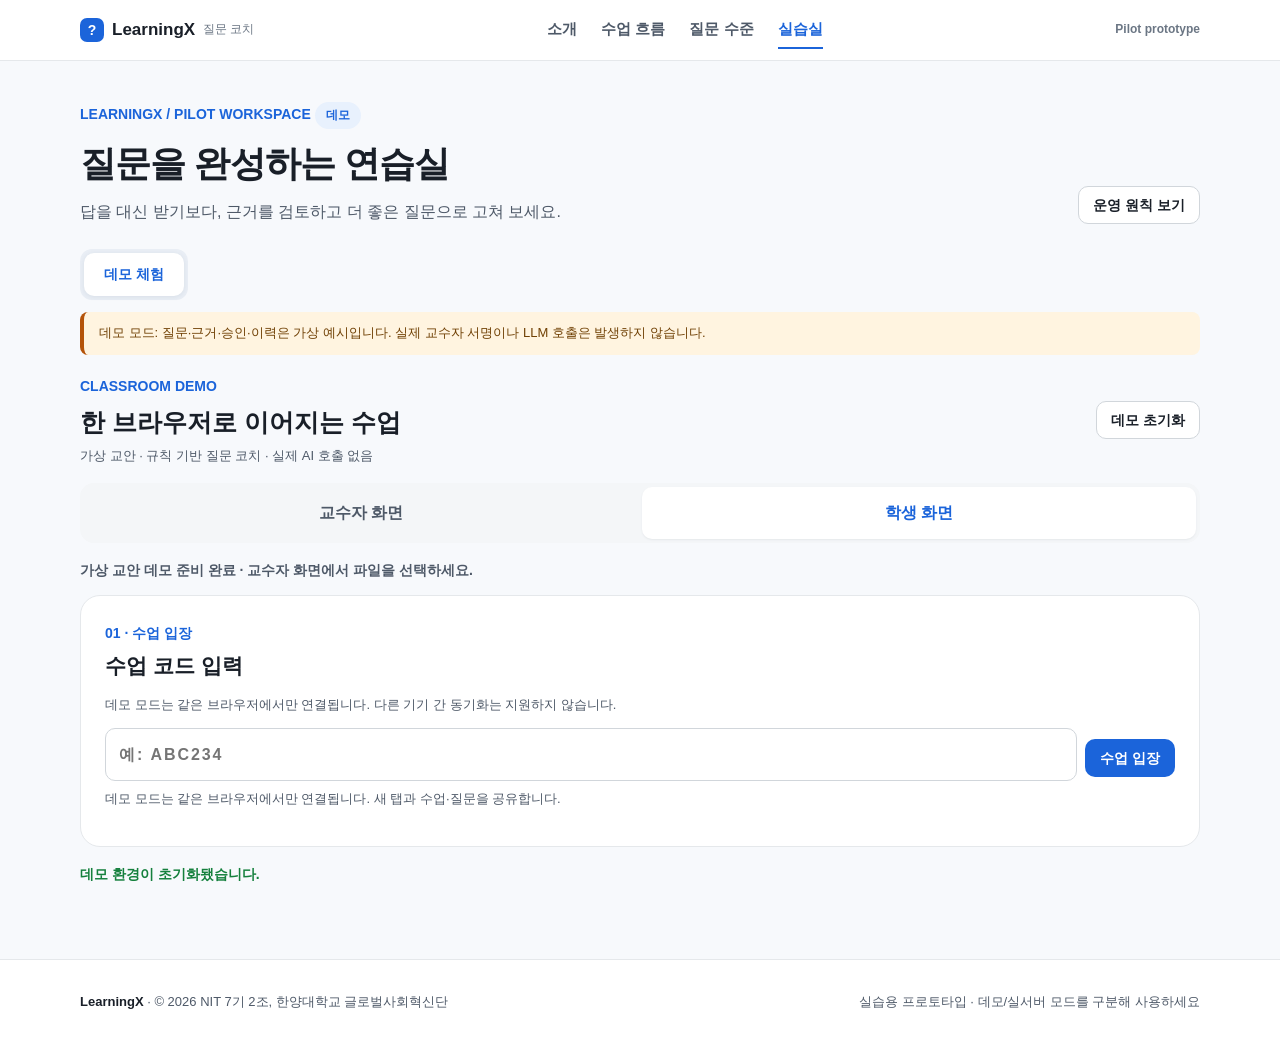
==== commit c1555e47: "feat(beta): hide manual backend URL/JWT from normal users; label demo explicitly" ====
--- a/frontend/app.html
+++ b/frontend/app.html
@@ -8,14 +8,15 @@
 <link rel="stylesheet" href="assets/style.css">
 <link rel="stylesheet" href="assets/pilot.css">
 <link rel="stylesheet" href="assets/demo-workspace.css">
+<link rel="stylesheet" href="assets/beta-home.css">
 </head>
 <body>
 <a class="skip" href="#main">본문으로 건너뛰기</a>
 <header><div class="wrap"><a class="logo" href="index.html"><span class="mark" aria-hidden="true">?</span> LearningX <small>질문 코치</small></a><nav aria-label="메뉴"><a href="index.html">소개</a><a href="flow.html">수업 흐름</a><a href="levels.html">질문 수준</a><a href="app.html" aria-current="page">실습실</a></nav><span class="pilot-top">Pilot prototype</span></div></header>
 <main id="main" class="pilot-main">
   <div class="wrap">
-    <div class="pilot-heading"><div><span class="eyebrow">LEARNINGX / PILOT WORKSPACE</span><h1>질문을 완성하는 연습실</h1><p>답을 대신 받기보다, 근거를 검토하고 더 좋은 질문으로 고쳐 보세요.</p></div><a class="btn sm ghost" href="principles.html">운영 원칙 보기</a></div>
-    <div class="mode-toggle" role="group" aria-label="접속 방식"><button id="demo-mode" type="button" class="active" aria-pressed="true">데모 체험</button><button id="api-mode" type="button" aria-pressed="false">백엔드 연결</button></div>
+    <div class="pilot-heading"><div><span class="eyebrow">LEARNINGX / PILOT WORKSPACE</span> <span class="beta-mode" id="pilot-runtime-badge">데모</span><h1>질문을 완성하는 연습실</h1><p>답을 대신 받기보다, 근거를 검토하고 더 좋은 질문으로 고쳐 보세요.</p></div><a class="btn sm ghost" href="principles.html">운영 원칙 보기</a></div>
+    <div class="mode-toggle" role="group" aria-label="접속 방식"><button id="demo-mode" type="button" class="active" aria-pressed="true">데모 체험</button><button id="api-mode" type="button" aria-pressed="false" hidden>백엔드 연결</button></div>
     <p class="pilot-notice" id="mode-notice" role="status">데모 모드: 모든 질문·답변·승인·이력은 예시이며, 실제 LLM 호출이나 교수자 서명은 발생하지 않습니다.</p>
     <section class="card pilot-connection" id="connection" hidden aria-labelledby="conn-title">
       <div class="sec-head pilot-sec-head"><div><span class="eyebrow">BACKEND CONNECTION</span><h2 id="conn-title">서버에 연결하기</h2></div></div>
@@ -82,5 +83,6 @@
 <footer><div class="wrap"><span><b>LearningX</b> · © 2026 NIT 7기 2조, 한양대학교 글로벌사회혁신단</span><span>실습용 프로토타입 · 데모/실서버 모드를 구분해 사용하세요</span></div></footer>
 <script src="assets/pilot.js" defer></script>
 <script type="module" src="assets/demo-workspace.js"></script>
+<script src="assets/pilot-dev.js" defer></script>
 </body>
 </html>
--- a/frontend/assets/demo-workspace.css
+++ b/frontend/assets/demo-workspace.css
@@ -69,3 +69,18 @@
 .demo-projector blockquote{font-size:clamp(27px,5vw,62px);font-weight:800;line-height:1.4;overflow-wrap:anywhere;margin:var(--s7) 0}
 @media(max-width:600px){.demo-card{padding:var(--s4)}.demo-summary{grid-template-columns:repeat(2,minmax(0,1fr))}.demo-inline-form>*{width:100%}.demo-workspace-head h2{font-size:21px}.demo-class-code{letter-spacing:.10em}.demo-block{gap:var(--s2)}}
 @media(prefers-reduced-motion:reduce){.demo-spinner{animation:none}}
+
+/* Keep accessible labels in the accessibility tree without expanding 390px layouts. */
+.demo-workspace label.sr-only{
+  position:absolute;
+  display:block;
+  width:1px;
+  height:1px;
+  padding:0;
+  margin:-1px;
+  overflow:hidden;
+  clip:rect(0,0,0,0);
+  clip-path:inset(50%);
+  white-space:nowrap;
+  border:0;
+}
--- a/frontend/assets/beta-home.css
+++ b/frontend/assets/beta-home.css
@@ -0,0 +1,54 @@
+/* LearningX shared beta preparation. Inherits the original question-coach-v3 tokens;
+   no new brand colors or unverified service state. */
+.beta-hero{padding:var(--s6) 0 var(--s8);background:var(--bg)}
+.beta-layout{display:grid;grid-template-columns:repeat(2,minmax(0,1fr));grid-template-areas:"intro intro" "faculty student";align-items:start;gap:var(--s5)}
+.beta-intro{grid-area:intro;max-width:920px}
+.beta-intro h1{font-size:clamp(30px,3.5vw,46px);line-height:1.23;letter-spacing:-.02em;margin:var(--s2) 0 var(--s3);font-weight:800}
+.beta-intro h1 em{font-style:normal;color:var(--accent)}
+.beta-intro p{font-size:16px;color:var(--sub)}
+.beta-intro .beta-trust-note{font-size:13px;margin-top:var(--s2)}
+.beta-panel{min-width:0;border:1px solid var(--line);border-radius:var(--r-lg);padding:var(--s5);background:var(--surface);display:grid;gap:var(--s3)}
+.beta-faculty{grid-area:faculty}
+.beta-student{grid-area:student}
+.beta-panel-head{display:flex;justify-content:space-between;align-items:center;gap:var(--s2)}
+.beta-mode{display:inline-block;font-size:12px;font-weight:800;background:var(--accent-soft);color:var(--accent);padding:4px 11px;border-radius:var(--r-pill)}
+.beta-mode-demo{color:var(--sub);background:var(--bg-soft)}
+.beta-side-label{font-size:13px;font-weight:700;color:var(--sub)}
+.beta-panel h2{font-size:24px;font-weight:800;line-height:1.35}
+.beta-panel h3{font-size:15px;font-weight:750}
+.beta-sub,.beta-student-note{font-size:13px;color:var(--sub);line-height:1.65}
+.beta-student-note{margin-top:var(--s1)}
+.beta-server-status{display:flex;align-items:center;gap:var(--s2);padding:11px 13px;background:var(--bg-soft);border-radius:var(--r-sm);font-size:13px;font-weight:650;color:var(--sub)}
+.beta-server-dot{display:block;flex:none;width:8px;height:8px;border-radius:50%;background:var(--muted)}
+.beta-form-row{display:flex;gap:var(--s2);align-items:center}
+.beta-form-row>*{min-width:0}
+.beta-form-row input{flex:1}
+#beta-invite-code{width:100%;height:48px;padding:0 12px;border:1px solid var(--line-strong);border-radius:var(--r-sm);font-size:15px}
+#beta-invite-submit{flex:none}
+.beta-panel .field-label{margin:0 0 var(--s2)}
+.beta-panel form{min-width:0}
+.beta-panel input[type=text],.beta-panel input[type=password]{max-width:100%}
+.beta-panel input:disabled,.beta-panel button:disabled{cursor:not-allowed}
+.beta-panel button:disabled{background:var(--bg-soft);color:var(--sub);border-color:var(--line-strong)}
+.beta-error{font-size:13px;color:var(--err);font-weight:700;margin-top:var(--s2)}
+.beta-blocked-note{font-size:12px;color:var(--sub);border-left:3px solid var(--accent);padding:var(--s2) var(--s3);background:var(--bg-soft)}
+.beta-consent{display:grid;gap:7px;padding:var(--s3);background:var(--bg-soft);border-radius:var(--r-sm);font-size:12px;color:var(--sub)}
+.beta-consent label{display:flex;gap:8px;align-items:flex-start}
+.beta-consent input{margin-top:3px;accent-color:var(--accent);flex:none}
+.beta-consent strong{color:var(--ink)}
+.beta-upload{display:grid;gap:var(--s2)}
+.beta-drop{display:flex;align-items:center;justify-content:center;gap:9px;border:1.5px dashed var(--line-strong);padding:14px;border-radius:var(--r-sm);font-size:14px;color:var(--sub);background:var(--bg-soft)}
+.beta-drop strong{color:var(--ink)}
+.beta-drop span{font-size:22px;color:var(--accent);line-height:1}
+.beta-drop small{font-size:12px}
+.beta-upload input[type=file]{position:absolute;clip:rect(0,0,0,0);width:1px;height:1px;overflow:hidden}
+.beta-progress{display:grid;gap:var(--s2)}
+.beta-progress progress{width:100%;height:10px;accent-color:var(--accent)}
+.beta-progress label{font-size:12px;color:var(--sub)}
+#beta-class-code{width:100%;letter-spacing:.19em;text-align:center}
+.beta-demo-entry{border-top:1px solid var(--line);padding-top:var(--s4);margin-top:var(--s3);display:grid;gap:var(--s2)}
+.beta-demo-entry p{font-size:13px;color:var(--sub)}
+.beta-teacher-demo{display:block;color:var(--accent);text-align:center;font-size:13px;font-weight:700;padding:8px}
+.beta-demo-entry .btn.ghost{color:var(--accent);border-color:var(--accent);background:var(--surface)}
+@media(max-width:800px){.beta-layout{grid-template-columns:minmax(0,1fr);grid-template-areas:"student" "intro" "faculty";gap:var(--s4)}.beta-hero{padding:var(--s3) 0 var(--s7)}.beta-intro h1{font-size:32px}}
+@media(max-width:480px){.beta-layout{gap:var(--s3)}.beta-hero{padding-top:var(--s2)}.beta-panel{padding:var(--s4);gap:var(--s2)}.beta-panel h2{font-size:20px}.beta-student .beta-demo-entry{margin-top:0;padding-top:var(--s3)}.beta-intro h1{font-size:28px}.beta-form-row{flex-wrap:wrap}.beta-form-row button{width:100%}.beta-drop{flex-wrap:wrap;text-align:center}.beta-drop small{flex-basis:100%}}
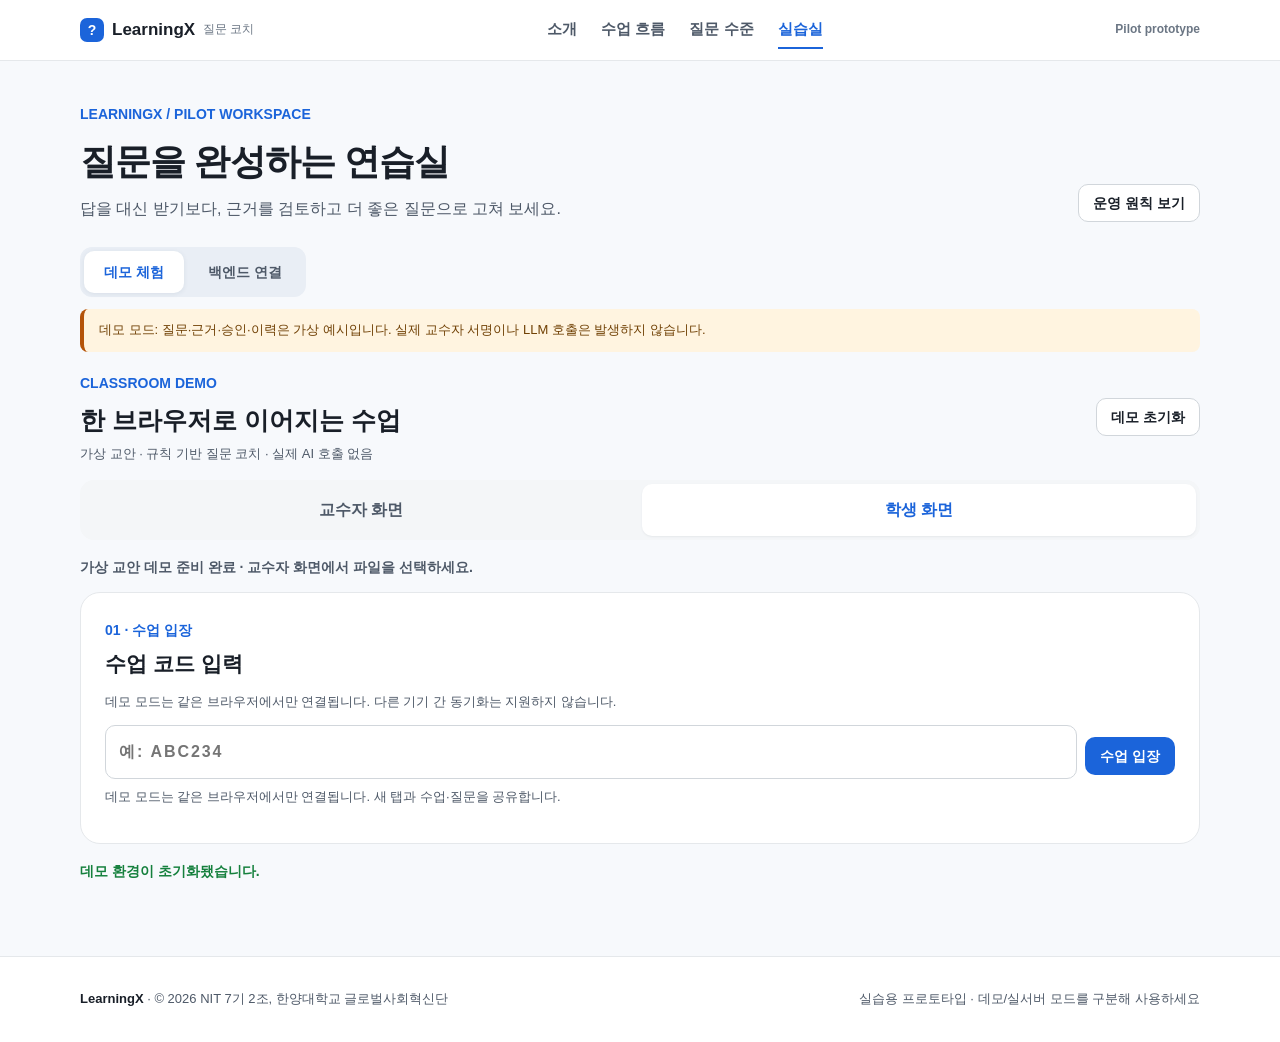
==== commit ff6bfbbf: "Merge 4f06decebc337c1ec59d21f11d9e721be4ff4885 into 52c7a7216da215010251b75943449a6833cdbc23" ====
--- a/frontend/app.html
+++ b/frontend/app.html
@@ -8,15 +8,14 @@
 <link rel="stylesheet" href="assets/style.css">
 <link rel="stylesheet" href="assets/pilot.css">
 <link rel="stylesheet" href="assets/demo-workspace.css">
-<link rel="stylesheet" href="assets/beta-home.css">
 </head>
 <body>
 <a class="skip" href="#main">본문으로 건너뛰기</a>
 <header><div class="wrap"><a class="logo" href="index.html"><span class="mark" aria-hidden="true">?</span> LearningX <small>질문 코치</small></a><nav aria-label="메뉴"><a href="index.html">소개</a><a href="flow.html">수업 흐름</a><a href="levels.html">질문 수준</a><a href="app.html" aria-current="page">실습실</a></nav><span class="pilot-top">Pilot prototype</span></div></header>
 <main id="main" class="pilot-main">
   <div class="wrap">
-    <div class="pilot-heading"><div><span class="eyebrow">LEARNINGX / PILOT WORKSPACE</span> <span class="beta-mode" id="pilot-runtime-badge">데모</span><h1>질문을 완성하는 연습실</h1><p>답을 대신 받기보다, 근거를 검토하고 더 좋은 질문으로 고쳐 보세요.</p></div><a class="btn sm ghost" href="principles.html">운영 원칙 보기</a></div>
-    <div class="mode-toggle" role="group" aria-label="접속 방식"><button id="demo-mode" type="button" class="active" aria-pressed="true">데모 체험</button><button id="api-mode" type="button" aria-pressed="false" hidden>백엔드 연결</button></div>
+    <div class="pilot-heading"><div><span class="eyebrow">LEARNINGX / PILOT WORKSPACE</span><h1>질문을 완성하는 연습실</h1><p>답을 대신 받기보다, 근거를 검토하고 더 좋은 질문으로 고쳐 보세요.</p></div><a class="btn sm ghost" href="principles.html">운영 원칙 보기</a></div>
+    <div class="mode-toggle" role="group" aria-label="접속 방식"><button id="demo-mode" type="button" class="active" aria-pressed="true">데모 체험</button><button id="api-mode" type="button" aria-pressed="false">백엔드 연결</button></div>
     <p class="pilot-notice" id="mode-notice" role="status">데모 모드: 모든 질문·답변·승인·이력은 예시이며, 실제 LLM 호출이나 교수자 서명은 발생하지 않습니다.</p>
     <section class="card pilot-connection" id="connection" hidden aria-labelledby="conn-title">
       <div class="sec-head pilot-sec-head"><div><span class="eyebrow">BACKEND CONNECTION</span><h2 id="conn-title">서버에 연결하기</h2></div></div>
@@ -60,11 +59,11 @@
         <form id="course-form" class="pilot-form"><label>수업 이름<input id="course-title" minlength="2" maxlength="180" placeholder="예: 2학기 매스커뮤니케이션" required></label><button type="submit" class="btn sm">수업 생성</button></form>
         <label>관리할 수업<select id="faculty-course"><option value="demo-course">커뮤니케이션의 유형과 성격 특성 (데모)</option></select></label>
         <div class="pilot-divider"></div>
-        <div class="pilot-step"><span class="pilot-num">01</span><div><h3>교안 업로드</h3><p class="small-muted">실제 업로드는 서버 연결 모드에서만 수행됩니다 (PDF/PPTX, 최대 25MB).</p></div></div>
-        <form id="upload-form" class="pilot-form"><input type="file" id="material-file" accept=".pdf,.pptx" required><button class="btn sm" type="submit">교안 처리 요청</button></form>
+        <div class="pilot-step"><span class="pilot-num">01</span><div><h3>교안 업로드</h3><p class="small-muted">PDF/PPTX 최대 100MB. 파일은 API 서버가 아닌 Neon 비공개 저장소로 직접 업로드되며, 분석은 별도 작업에서 진행됩니다. 내레이션 음성은 분석 대상에서 제외되고 상태에 표시됩니다.</p></div></div>
+        <form id="upload-form" class="pilot-form"><input type="file" id="material-file" accept=".pdf,.pptx" required><button class="btn sm" type="submit">비공개 저장소로 직접 업로드</button></form><button class="btn sm ghost" type="button" id="upload-status-refresh">분석 상태 다시 확인</button>
         <label>검토할 교안<select id="faculty-material"><option value="demo-material">2강 커뮤니케이션 유형 (데모)</option></select></label>
         <button class="btn sm ghost" type="button" id="load-candidates">승인 후보 조회</button>
-        <div class="pilot-candidates" id="candidates" hidden><h3>교수자 검토 후보</h3><p class="small-muted">원문과 대조한 뒤 승인할 블록만 체크하세요. 후보 목록은 자동 승인 대상이 아닙니다.</p><div id="candidate-list" class="candidate-list"></div><button class="btn sm" id="approve-selected" type="button">선택한 블록 서명 승인</button></div>
+        <div class="pilot-candidates" id="candidates" hidden><h3>교수자 검토 후보</h3><p class="small-muted">원문과 대조한 뒤 승인할 블록만 체크하세요. 후보 목록은 자동 승인 대상이 아닙니다.</p><div id="candidate-list" class="candidate-list"></div><label class="pilot-inline"><input type="checkbox" id="ack-unprocessed-media"> 내레이션 오디오가 분석되지 않았을 수 있음을 확인했습니다. (녹음 PPTX 승인 시 필수)</label><button class="btn sm" id="approve-selected" type="button">선택한 블록 서명 승인</button></div>
         <div class="pilot-divider"></div>
         <div class="pilot-step"><span class="pilot-num">02</span><div><h3>수업 코칭 정책</h3><p class="small-muted">정책 허용과 근거 블록의 암호학적 서명은 서로 별개입니다.</p></div></div>
         <form id="policy-form" class="pilot-fields"><label>코칭 범위<select id="policy-value"><option value="RESTRICTED_HINT_ONLY">힌트 중심 (권장)</option><option value="PROHIBITED">사용 금지</option><option value="PERMITTED">허용</option></select></label><label class="pilot-inline"><input type="checkbox" id="policy-approved"> 수업 단위 AI 허용</label><button type="submit" class="btn sm ghost">정책 저장</button></form>
@@ -83,6 +82,5 @@
 <footer><div class="wrap"><span><b>LearningX</b> · © 2026 NIT 7기 2조, 한양대학교 글로벌사회혁신단</span><span>실습용 프로토타입 · 데모/실서버 모드를 구분해 사용하세요</span></div></footer>
 <script src="assets/pilot.js" defer></script>
 <script type="module" src="assets/demo-workspace.js"></script>
-<script src="assets/pilot-dev.js" defer></script>
 </body>
 </html>
